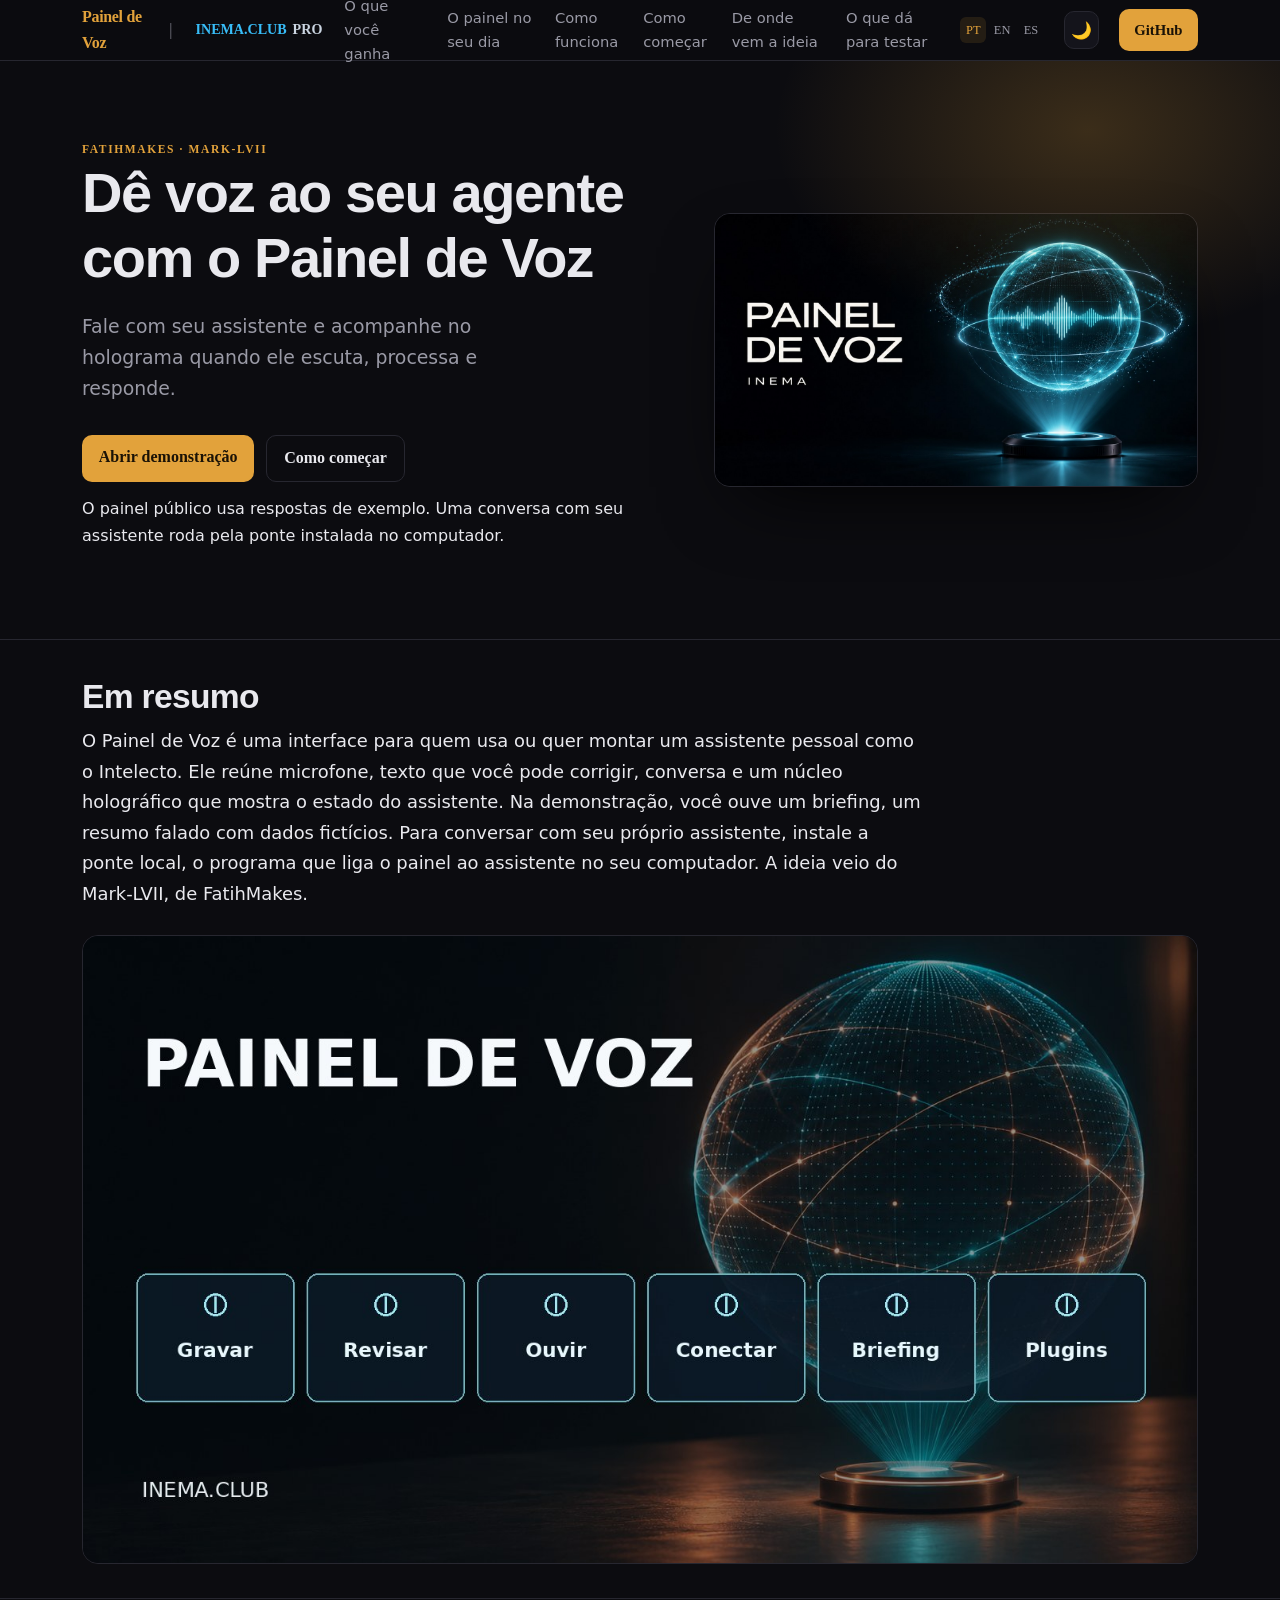
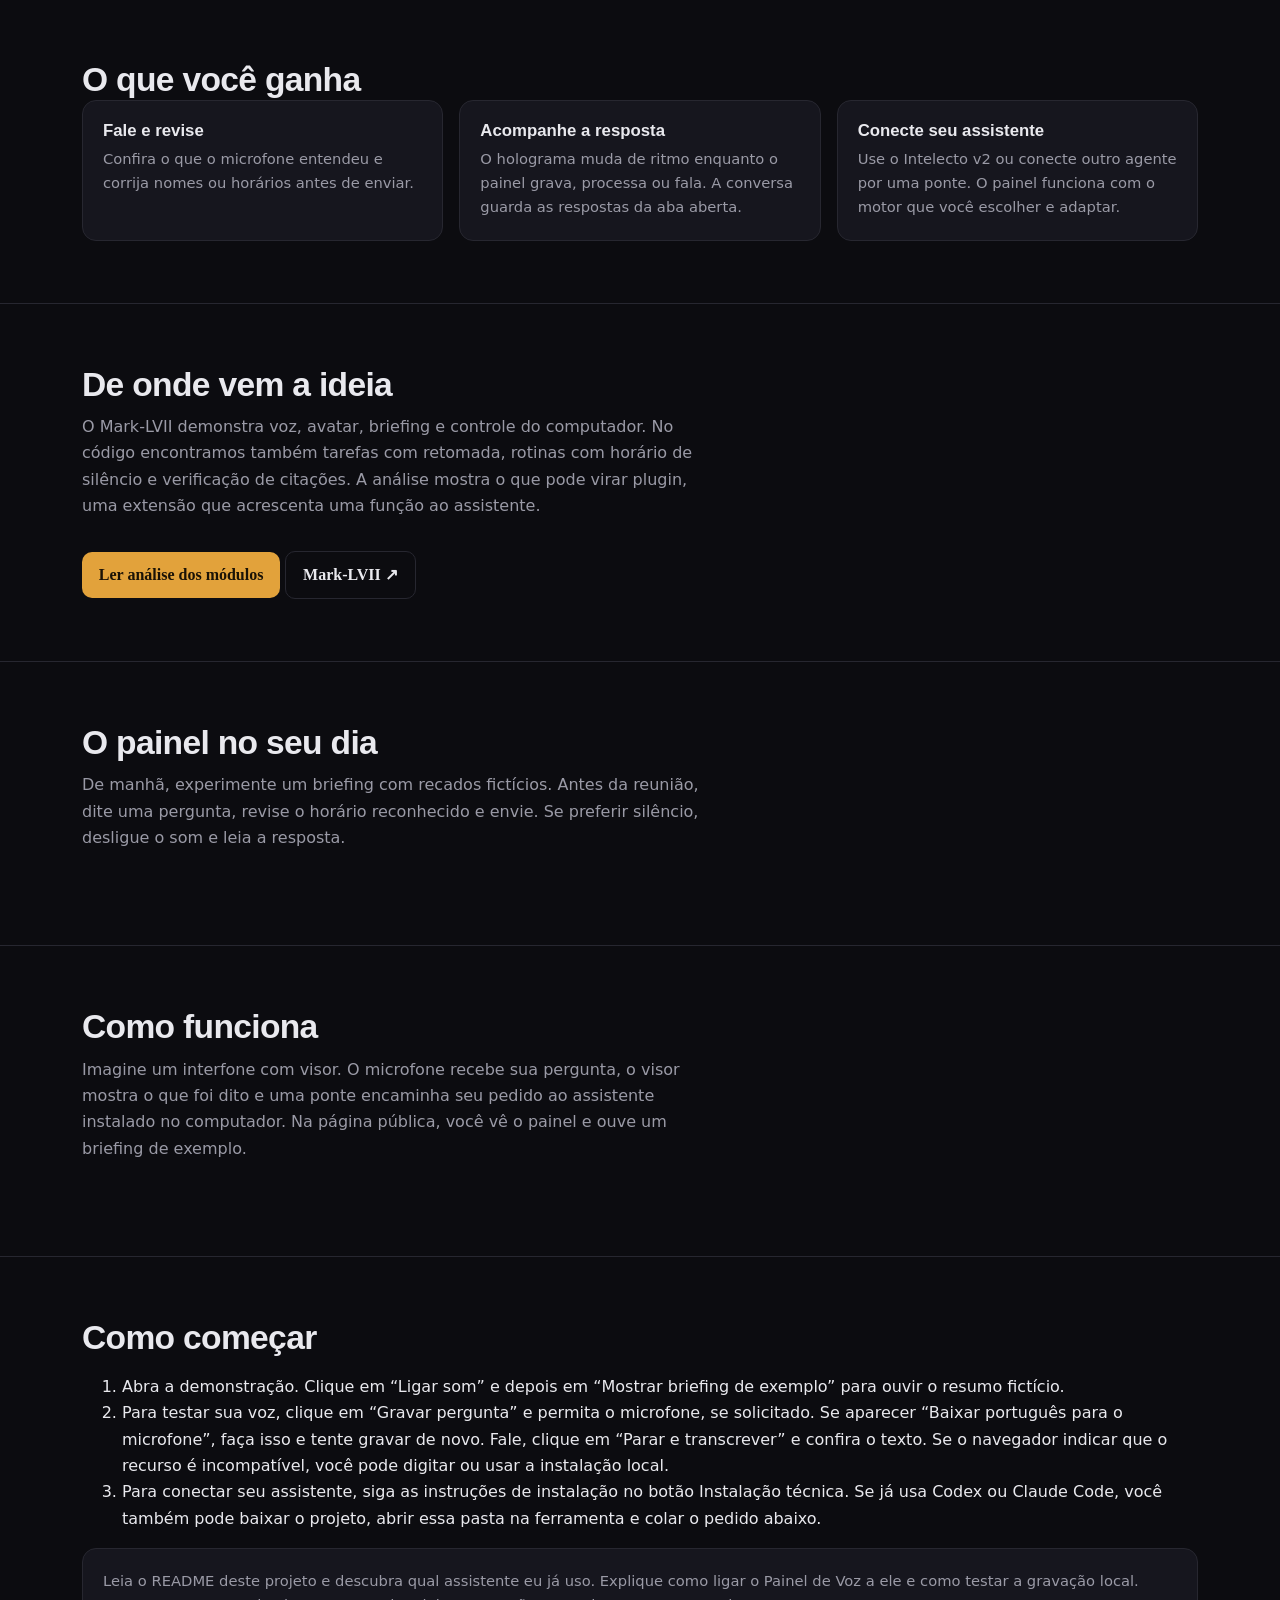
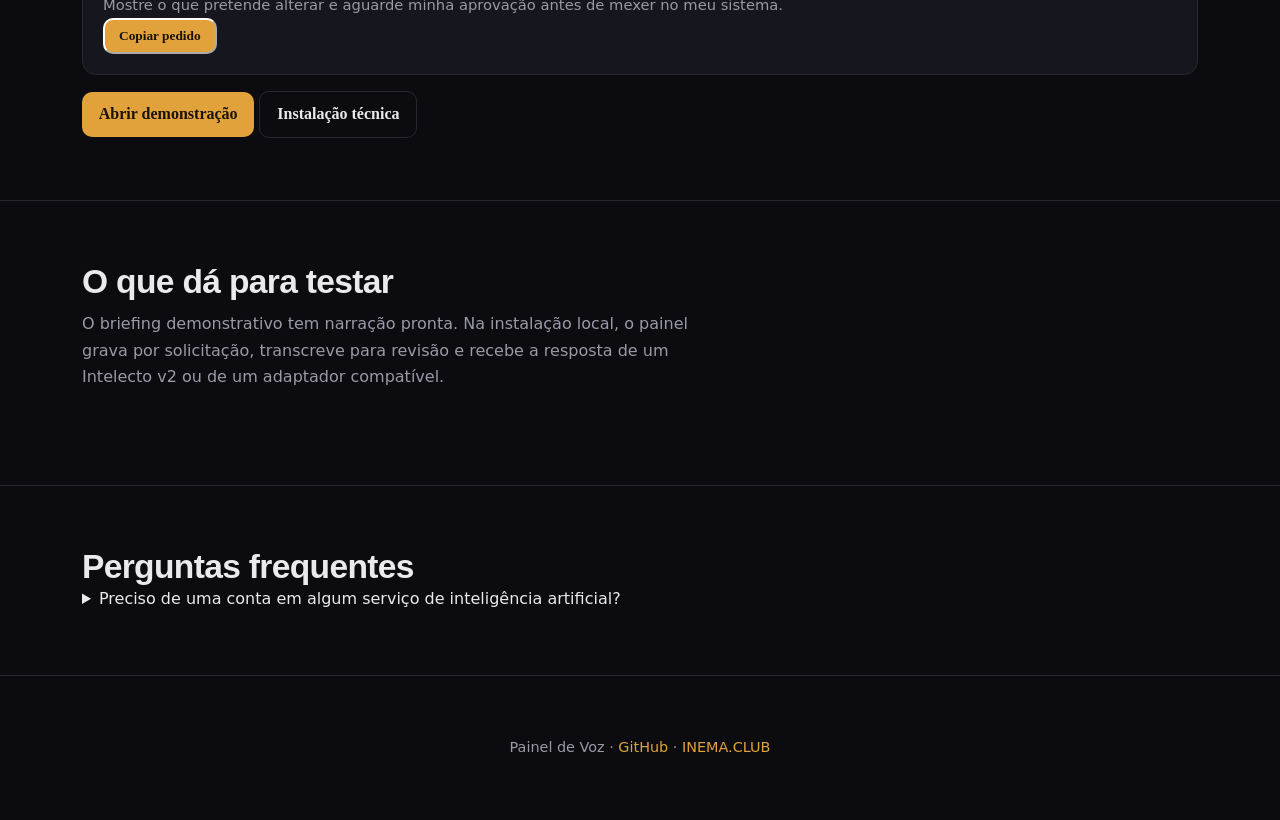
==== guia/index.html @ e0544ef9 "feat: arckhe-painel-de-voz - Arckhé AI" ====
<!doctype html>
<html lang="pt-BR">
<head>
<meta charset="utf-8">
<meta name="viewport" content="width=device-width,initial-scale=1">
<title>Dê voz ao seu agente com o Painel de Voz · INEMA</title>
<meta name="description" content="Fale com seu assistente e acompanhe no holograma quando ele escuta, processa e responde.">
<link rel="canonical" href="https://inematds.github.io/painel-de-voz/guia/">
<link rel="alternate" hreflang="pt-BR" href="https://inematds.github.io/painel-de-voz/guia/">
<link rel="alternate" hreflang="en" href="https://inematds.github.io/painel-de-voz/guia/en/">
<link rel="alternate" hreflang="es" href="https://inematds.github.io/painel-de-voz/guia/es/">
<meta property="og:title" content="Dê voz ao seu agente com o Painel de Voz">
<meta property="og:description" content="Fale com seu assistente e acompanhe no holograma quando ele escuta, processa e responde.">
<meta property="og:image" content="https://inematds.github.io/painel-de-voz/guia/assets/banner.jpg">
<style>
  :root{
    --bg:#0c0c10; --bg2:#14141b; --card:#16161e; --line:#272730;
    --txt:#e9e9ee; --mut:#9a9aa6; --amb:#E2A23B; --amb2:#f0c070; --sky:#38bdf8; --pro:#cbd5e1;
    color-scheme:dark;
  }
  body.light{
    --bg:#f6f7f9; --bg2:#eceef2; --card:#ffffff; --line:#e1e3ea;
    --txt:#1a1a22; --mut:#5b5b68; --amb:#b9791d; --amb2:#a16207; --sky:#0369a1; --pro:#b45309;
    color-scheme:light;
  }
  body.light .hero .glow{opacity:.5}
  body.light pre{background:#0e0e14;color:#d6d6e0}
  body.light pre .c{color:#8a8a98}
  *{box-sizing:border-box}
  html{scroll-behavior:smooth}
  body{margin:0;background:var(--bg);color:var(--txt);font:16px/1.65 Inter,system-ui,sans-serif;-webkit-font-smoothing:antialiased}
  h1,h2,h3{font-family:Sora,sans-serif;line-height:1.15;margin:0}
  a{color:var(--amb);text-decoration:none}
  code,pre{font-family:"JetBrains Mono",monospace}
  .wrap{max-width:1160px;margin:0 auto;padding:0 22px}
  .mut{color:var(--mut)} .amb{color:var(--amb)}
  .chip{display:inline-block;font-size:.72rem;letter-spacing:.14em;text-transform:uppercase;color:var(--amb);font-weight:600;font-family:Sora}
  nav{position:sticky;top:0;z-index:30;backdrop-filter:blur(12px);background:rgba(12,12,16,.78);border-bottom:1px solid var(--line)}
  nav .wrap{display:flex;align-items:center;gap:22px;height:60px}
  nav .brand{display:flex;align-items:center;gap:8px;font-family:Sora;font-weight:800;letter-spacing:-.02em;color:var(--amb)}
  nav .brand .emoji{font-size:1.25rem}
  nav .sep{color:var(--mut);opacity:.45}
  nav .inema{color:var(--sky);font-weight:600;font-size:.88rem;font-family:Sora}
  nav .inema:hover{filter:brightness(1.15)}
  nav .pro{color:var(--pro);font-weight:600;font-size:.88rem;font-family:Sora}
  nav .pro:hover{filter:brightness(1.15)}
  nav .clubpro{display:inline-flex;align-items:center;gap:6px}
  nav .links{margin-left:auto;display:flex;align-items:center;gap:20px;font-size:.92rem}
  nav .links a.sec{color:var(--mut)} nav .links a.sec:hover{color:var(--txt)}
  .lang{display:inline-flex;gap:2px;font-family:Sora;font-size:.78rem}
  .lang a{color:var(--mut);padding:.2em .45em;border-radius:6px} .lang a.on{color:var(--amb);background:rgba(226,162,59,.12)}
  .tgl{background:var(--bg2);border:1px solid var(--line);color:var(--txt);width:38px;height:38px;border-radius:10px;cursor:pointer;display:inline-flex;align-items:center;justify-content:center;font-size:1.05rem}
  .tgl:hover{border-color:var(--amb)}
  .btn{display:inline-block;background:var(--amb);color:#1a1206;font-weight:600;padding:.6em 1.05em;border-radius:10px;font-family:Sora}
  .btn.ghost{background:transparent;color:var(--txt);border:1px solid var(--line)}
  @media(max-width:760px){nav .links a.sec{display:none}}
  @media(max-width:520px){nav .wrap{gap:8px;padding:8px 14px;height:auto;flex-wrap:wrap} nav .links{gap:8px;margin-left:0;width:100%;justify-content:space-between} nav .btn{padding:.45em .7em;font-size:.82rem} .tgl{width:34px;height:34px}}
  .hero{position:relative;overflow:hidden;border-bottom:1px solid var(--line)}
  .hero .glow{position:absolute;inset:-40% -20% auto auto;width:70%;height:600px;background:radial-gradient(closest-side,rgba(226,162,59,.22),transparent 70%);pointer-events:none}
  .hero .wrap{display:grid;grid-template-columns:1.1fr .9fr;gap:40px;align-items:center;padding:74px 22px}
  .hero h1{font-size:clamp(2.2rem,5vw,3.5rem);font-weight:800;letter-spacing:-.025em}
  .hero p.lead{font-size:1.18rem;color:var(--mut);margin:1.1em 0 1.6em;max-width:34ch}
  .hero .cta{display:flex;gap:12px;flex-wrap:wrap}
  .hero figure{margin:0;border-radius:16px;overflow:hidden;border:1px solid var(--line);box-shadow:0 30px 80px -30px #000}
  .hero figure img{width:100%;height:auto;display:block}
  .resumo{padding:38px 0 34px;border-bottom:1px solid var(--line)}
  .resumo p{font-size:1.12rem;line-height:1.7;max-width:74ch;margin:.55em 0 0}
  @media(max-width:780px){.hero .wrap{grid-template-columns:1fr;padding:48px 22px}}
  section{padding:62px 0;border-bottom:1px solid var(--line)}
  section h2{font-size:clamp(1.5rem,3.4vw,2.1rem);font-weight:800;letter-spacing:-.02em}
  section .sub{color:var(--mut);margin:.6em 0 2em;max-width:62ch}
  .grid{display:grid;gap:16px}
  .g3{grid-template-columns:repeat(3,1fr)} .g4{grid-template-columns:repeat(4,1fr)} .g2{grid-template-columns:repeat(2,1fr)}
  @media(max-width:820px){.g3,.g4{grid-template-columns:1fr 1fr}}
  @media(max-width:540px){.g2,.g3,.g4{grid-template-columns:1fr}}
  .card{background:var(--card);border:1px solid var(--line);border-radius:14px;padding:20px}
  .card h3{font-size:1.05rem;margin-bottom:.4em}
  .card p{color:var(--mut);font-size:.92rem;margin:0}
  .num{display:inline-flex;width:30px;height:30px;align-items:center;justify-content:center;border-radius:8px;background:rgba(226,162,59,.14);color:var(--amb);font-family:Sora;font-weight:800;font-size:.9rem;margin-bottom:.7em}
  .flow{display:flex;flex-wrap:wrap;gap:8px;align-items:center;margin-top:10px}
  .flow span{background:var(--bg2);border:1px solid var(--line);border-radius:999px;padding:.45em .9em;font-size:.85rem;font-family:Sora;font-weight:600}
  .flow .arr{color:var(--amb);border:none;background:none;padding:0 .1em}
  pre{background:#0a0a0e;border:1px solid var(--line);border-radius:12px;padding:16px 18px;overflow:auto;font-size:.86rem;line-height:1.6;color:#d6d6e0}
  pre .c{color:#6f6f7c} pre .k{color:var(--amb2)} pre .s{color:#9ece6a}
  .step{display:grid;grid-template-columns:46px minmax(0,1fr);gap:16px;margin-bottom:26px}
  .step>div,.card{min-width:0}
  p code,li code,td code{overflow-wrap:anywhere}
  .step .b{width:46px;height:46px;border-radius:12px;background:var(--amb);color:#1a1206;font-family:Sora;font-weight:800;font-size:1.25rem;display:flex;align-items:center;justify-content:center}
  .step h3{font-size:1.12rem;margin-bottom:.3em}
  .step p{color:var(--mut);margin:.2em 0 .7em}
  .ex{display:grid;grid-template-columns:1fr 1fr;gap:18px}
  @media(max-width:680px){.ex{grid-template-columns:1fr}}
  .ex figure{margin:0;border-radius:14px;overflow:hidden;border:1px solid var(--line)}
  .ex figure img{width:100%;height:auto;display:block}
  .ex figcaption{padding:12px 14px;font-size:.88rem;color:var(--mut);background:var(--card)}
  .phase{display:flex;gap:14px;padding:16px 0;border-bottom:1px solid var(--line)}
  .phase:last-child{border:none}
  .phase .tag{flex:0 0 92px;font-family:Sora;font-weight:800;color:var(--amb)}
  .phase .d strong{display:block;margin-bottom:.2em}
  .phase .d span{color:var(--mut);font-size:.92rem}
  footer{padding:46px 0;text-align:center;color:var(--mut);font-size:.9rem}
  .pill{display:inline-block;border:1px solid var(--line);border-radius:999px;padding:.3em .8em;font-size:.78rem;color:var(--mut);margin:0 4px}
</style>
</head>
<body>
<nav><div class="wrap">
<a class="brand" href="#top">Painel de Voz</a>
<span class="sep">|</span>
<span class="clubpro"><a class="inema" href="https://inema.club">INEMA.CLUB</a> <a class="pro" href="https://inema.pro">PRO</a></span>
<div class="links"><a class="sec" href="#explicado">O que você ganha</a><a class="sec" href="#dia">O painel no seu dia</a><a class="sec" href="#como">Como funciona</a><a class="sec" href="#comecar">Como começar</a><a class="sec" href="#base">De onde vem a ideia</a><a class="sec" href="#prova">O que dá para testar</a><span class="lang"><a class=on aria-current=page href="./">PT</a><a href="en/">EN</a><a href="es/">ES</a></span>
<button class="tgl" id="themeToggle" aria-label="Alternar tema" title="Alternar tema">🌙</button>
<a class="btn" href="https://github.com/inematds/painel-de-voz">GitHub</a></div>
</div></nav>
<header class="hero" id="top"><div class="glow"></div><div class="wrap">
<div><a class="chip" href="https://github.com/FatihMakes/Mark-LVII">FatihMakes · Mark-LVII</a><h1>Dê voz ao seu agente com o Painel de Voz</h1>
<p class="lead">Fale com seu assistente e acompanhe no holograma quando ele escuta, processa e responde.</p>
<div class="cta"><a class="btn" href="../app/">Abrir demonstração</a><a class="btn ghost" href="#comecar">Como começar</a></div><p class="sub" style="margin-top:14px">O painel público usa respostas de exemplo. Uma conversa com seu assistente roda pela ponte instalada no computador.</p></div>
<figure><img src="assets/banner.jpg" alt="Painel de Voz"></figure></div></header>
<main>
<section id="resumo" class="resumo"><div class="wrap"><h2>Em resumo</h2><p>O Painel de Voz é uma interface para quem usa ou quer montar um assistente pessoal como o Intelecto. Ele reúne microfone, texto que você pode corrigir, conversa e um núcleo holográfico que mostra o estado do assistente. Na demonstração, você ouve um briefing, um resumo falado com dados fictícios. Para conversar com seu próprio assistente, instale a ponte local, o programa que liga o painel ao assistente no seu computador. A ideia veio do Mark-LVII, de FatihMakes.</p>
<figure style="margin:26px 0 0;border:1px solid var(--line);border-radius:16px;overflow:hidden"><img src="assets/banner-grade.jpg" alt="Painel de Voz · O que você ganha" loading="lazy" style="width:100%;display:block"></figure>
</div></section>
<section id="explicado"><div class="wrap"><h2>O que você ganha</h2><div class="grid g3"><div class="card"><h3>Fale e revise</h3><p>Confira o que o microfone entendeu e corrija nomes ou horários antes de enviar.</p></div><div class="card"><h3>Acompanhe a resposta</h3><p>O holograma muda de ritmo enquanto o painel grava, processa ou fala. A conversa guarda as respostas da aba aberta.</p></div><div class="card"><h3>Conecte seu assistente</h3><p>Use o Intelecto v2 ou conecte outro agente por uma ponte. O painel funciona com o motor que você escolher e adaptar.</p></div></div></div></section>
<section id="base"><div class="wrap"><h2>De onde vem a ideia</h2><p class="sub">O Mark-LVII demonstra voz, avatar, briefing e controle do computador. No código encontramos também tarefas com retomada, rotinas com horário de silêncio e verificação de citações. A análise mostra o que pode virar plugin, uma extensão que acrescenta uma função ao assistente.</p>
<div class="cta"><a class="btn" href="https://github.com/inematds/painel-de-voz/blob/main/docs/ANALISE-MARK-LVII.md">Ler análise dos módulos</a> <a class="btn ghost" href="https://github.com/FatihMakes/Mark-LVII">Mark-LVII ↗</a></div></div></section>
<section id="dia"><div class="wrap"><h2>O painel no seu dia</h2><p class="sub">De manhã, experimente um briefing com recados fictícios. Antes da reunião, dite uma pergunta, revise o horário reconhecido e envie. Se preferir silêncio, desligue o som e leia a resposta.</p></div></section>
<!-- VIDEO: entra o explicavideo do projeto quando publicado -->
<section id="como"><div class="wrap"><h2>Como funciona</h2><p class="sub">Imagine um interfone com visor. O microfone recebe sua pergunta, o visor mostra o que foi dito e uma ponte encaminha seu pedido ao assistente instalado no computador. Na página pública, você vê o painel e ouve um briefing de exemplo.</p></div></section>
<section id="comecar"><div class="wrap"><h2>Como começar</h2>
<ol><li>Abra a demonstração. Clique em “Ligar som” e depois em “Mostrar briefing de exemplo” para ouvir o resumo fictício.</li><li>Para testar sua voz, clique em “Gravar pergunta” e permita o microfone, se solicitado. Se aparecer “Baixar português para o microfone”, faça isso e tente gravar de novo. Fale, clique em “Parar e transcrever” e confira o texto. Se o navegador indicar que o recurso é incompatível, você pode digitar ou usar a instalação local.</li><li>Para conectar seu assistente, siga as instruções de instalação no botão Instalação técnica. Se já usa Codex ou Claude Code, você também pode baixar o projeto, abrir essa pasta na ferramenta e colar o pedido abaixo.</li></ol>
<div class="card"><p id="prompt">Leia o README deste projeto e descubra qual assistente eu já uso. Explique como ligar o Painel de Voz a ele e como testar a gravação local. Mostre o que pretende alterar e aguarde minha aprovação antes de mexer no meu sistema.</p><button class="btn" id="copy" data-done="Pedido copiado">Copiar pedido</button></div>
<div class="cta" style="margin-top:16px"><a class="btn" href="../app/">Abrir demonstração</a> <a class="btn ghost" href="https://github.com/inematds/painel-de-voz/blob/main/README.md">Instalação técnica</a></div>
</div></section>
<section id="prova"><div class="wrap"><h2>O que dá para testar</h2><p class="sub">O briefing demonstrativo tem narração pronta. Na instalação local, o painel grava por solicitação, transcreve para revisão e recebe a resposta de um Intelecto v2 ou de um adaptador compatível.</p></div></section>
<section id="faq"><div class="wrap"><h2>Perguntas frequentes</h2><details><summary>Preciso de uma conta em algum serviço de inteligência artificial?</summary><p>A demonstração funciona sem conta. Para conversar com seu agente, instale a ponte e escolha qual programa vai gerar as respostas no seu computador.</p></details></div></section>
</main>
<footer><div class="wrap"><p>Painel de Voz · <a href="https://github.com/inematds/painel-de-voz">GitHub</a> · <a href="https://inema.club">INEMA.CLUB</a></p></div></footer>
<script>
const themeButton = document.querySelector('#themeToggle');
function updateTheme(light) {
  document.body.classList.toggle('light',light);
  themeButton.textContent = light ? '☀️' : '🌙';
  themeButton.setAttribute('aria-pressed',String(light));
}
updateTheme(localStorage.getItem('painel-de-voz-theme') === 'light');
themeButton.addEventListener('click', () => {
  const light = !document.body.classList.contains('light');
  updateTheme(light);
  localStorage.setItem('painel-de-voz-theme', light ? 'light' : 'dark');
});
const copyButton = document.querySelector('#copy');
copyButton.addEventListener('click', async () => {
  const prompt = document.querySelector('#prompt');
  try {
    await navigator.clipboard.writeText(prompt.textContent);
    copyButton.textContent = copyButton.dataset.done;
  } catch {
    const range = document.createRange();
    range.selectNodeContents(prompt);
    getSelection().removeAllRanges();
    getSelection().addRange(range);
  }
});
</script>
</body></html>
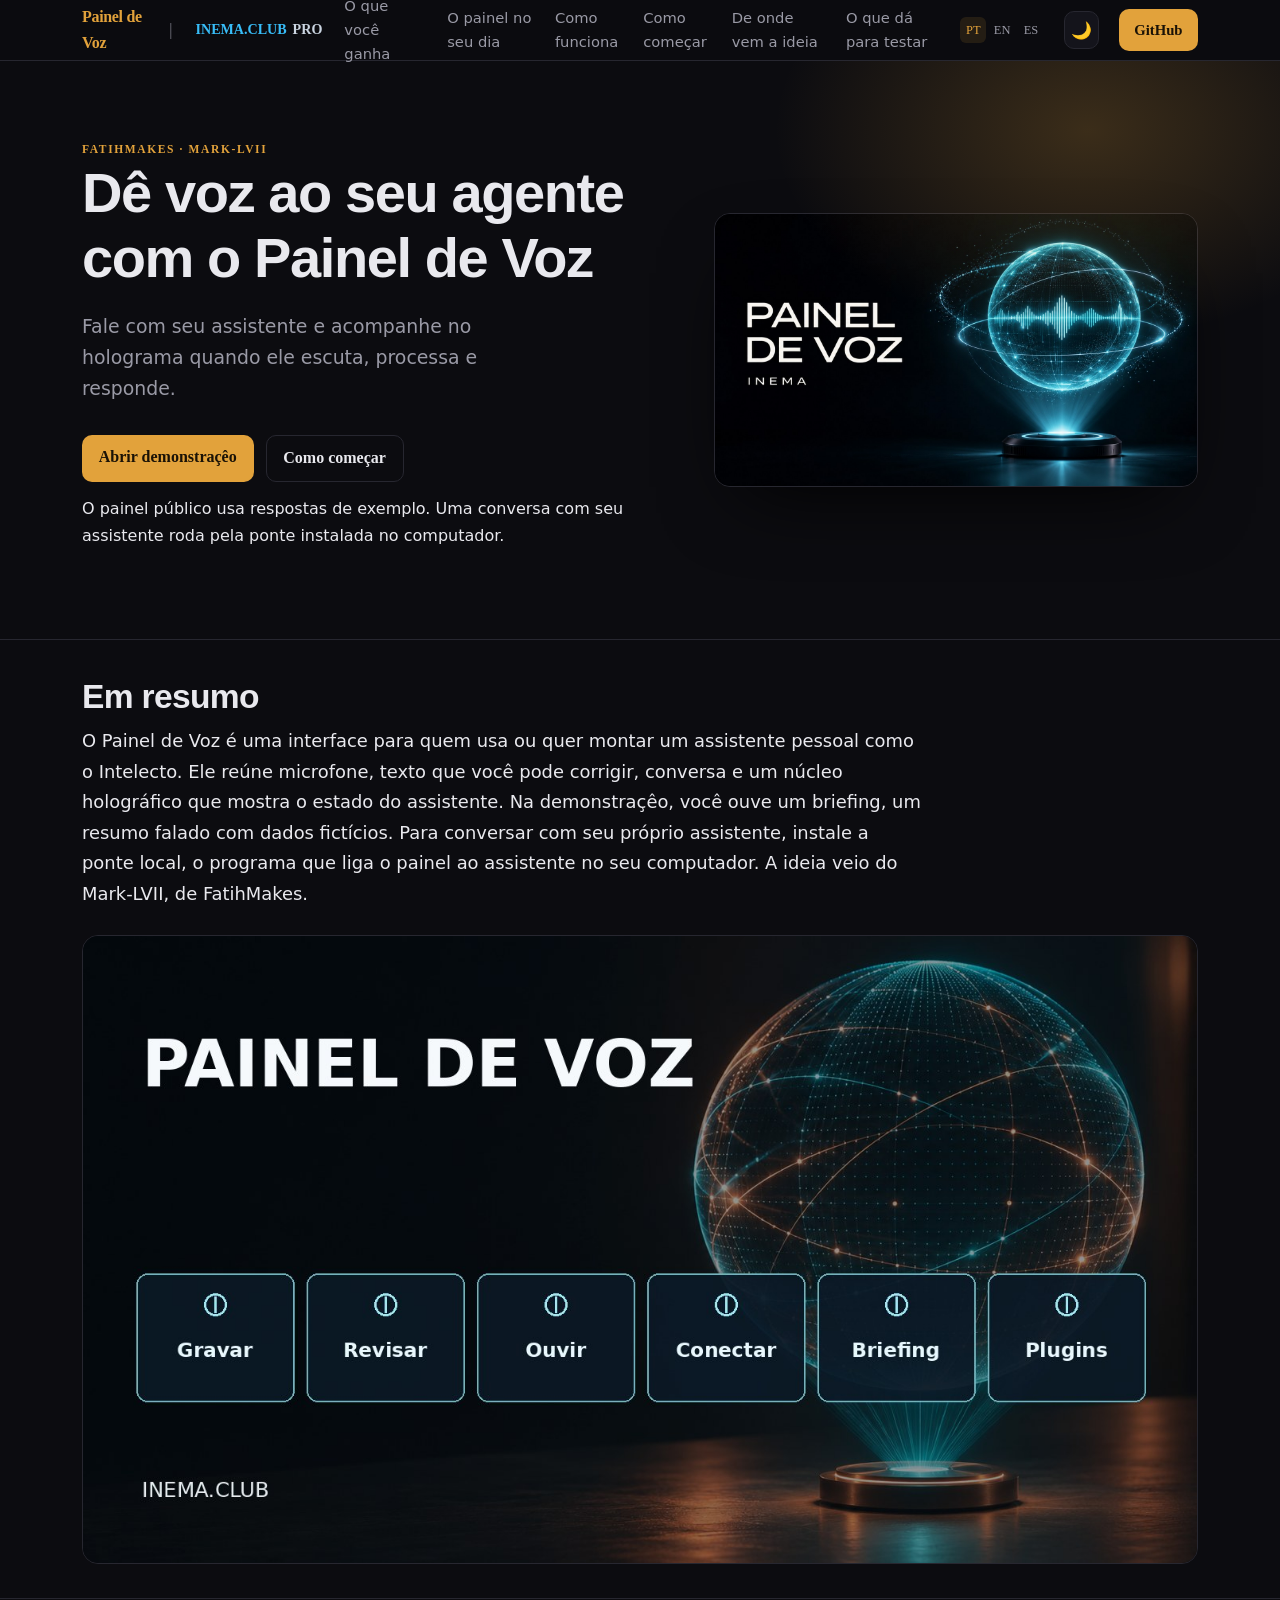
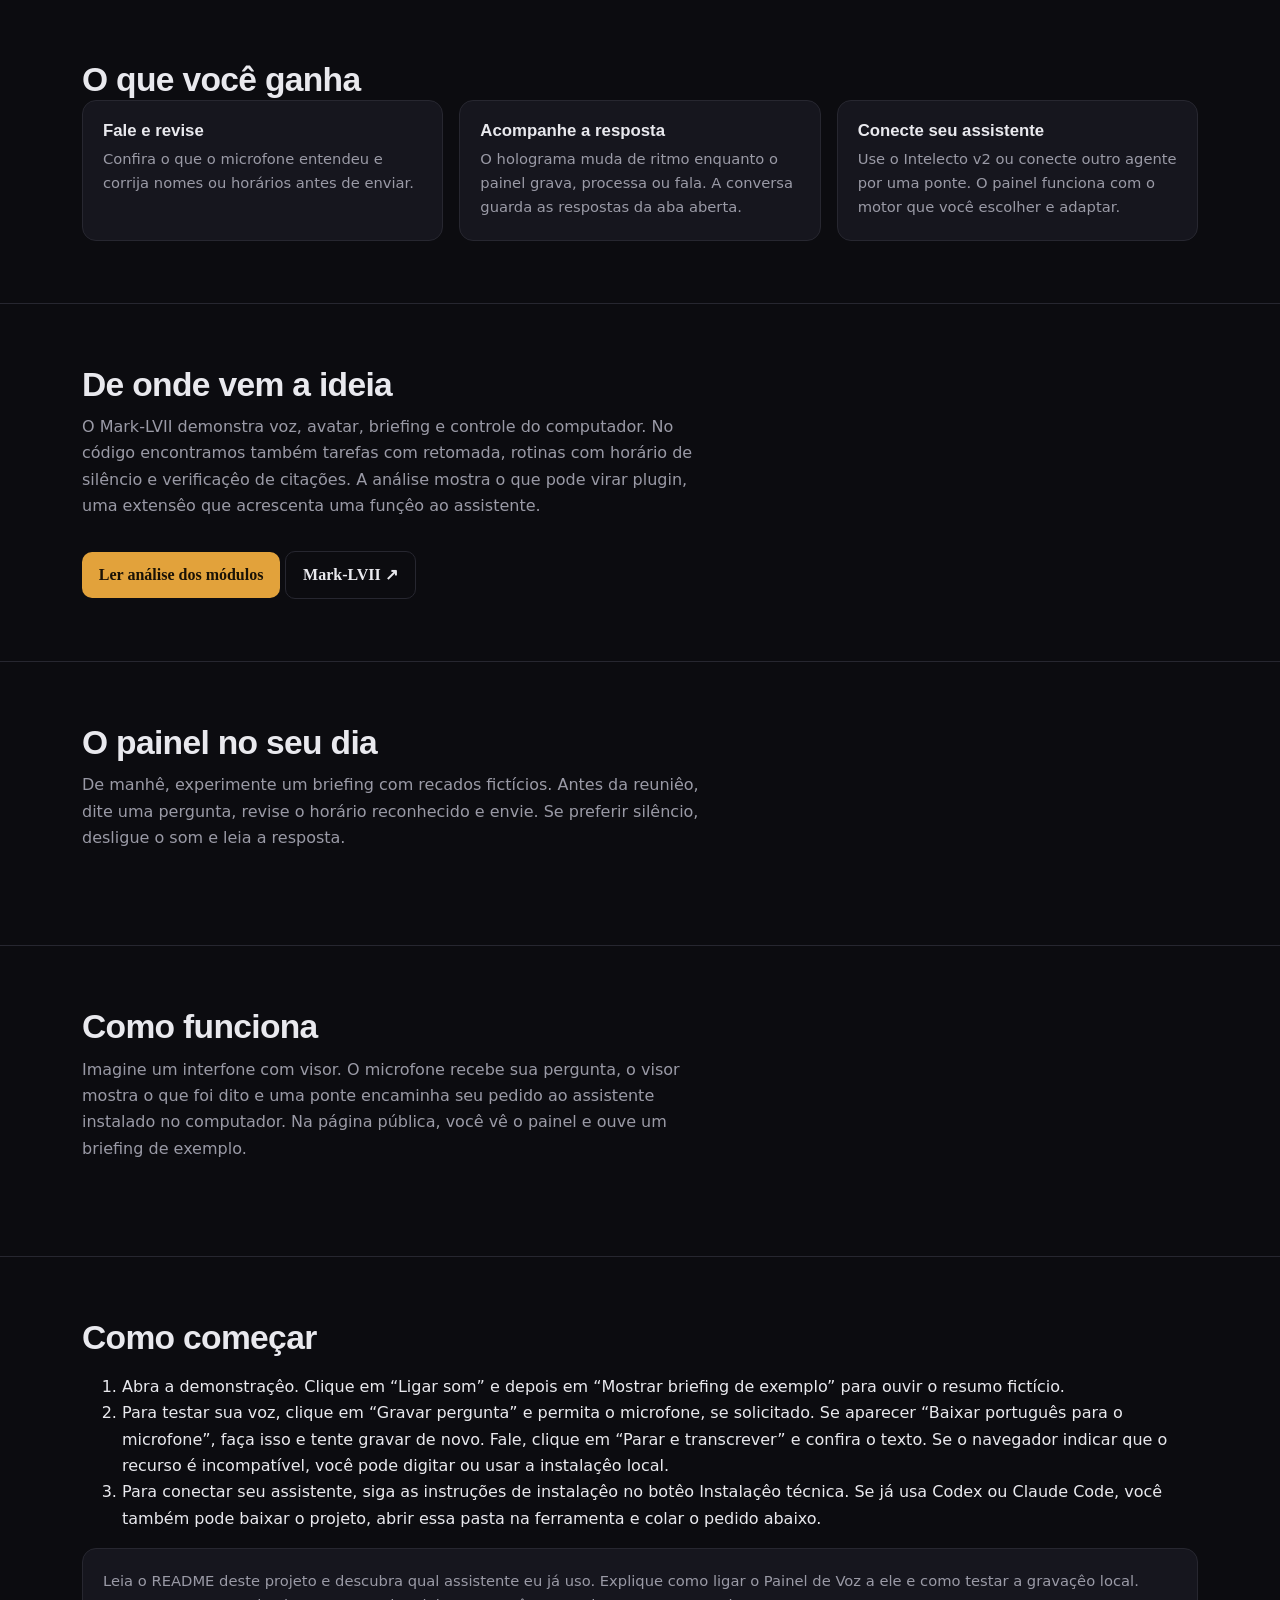
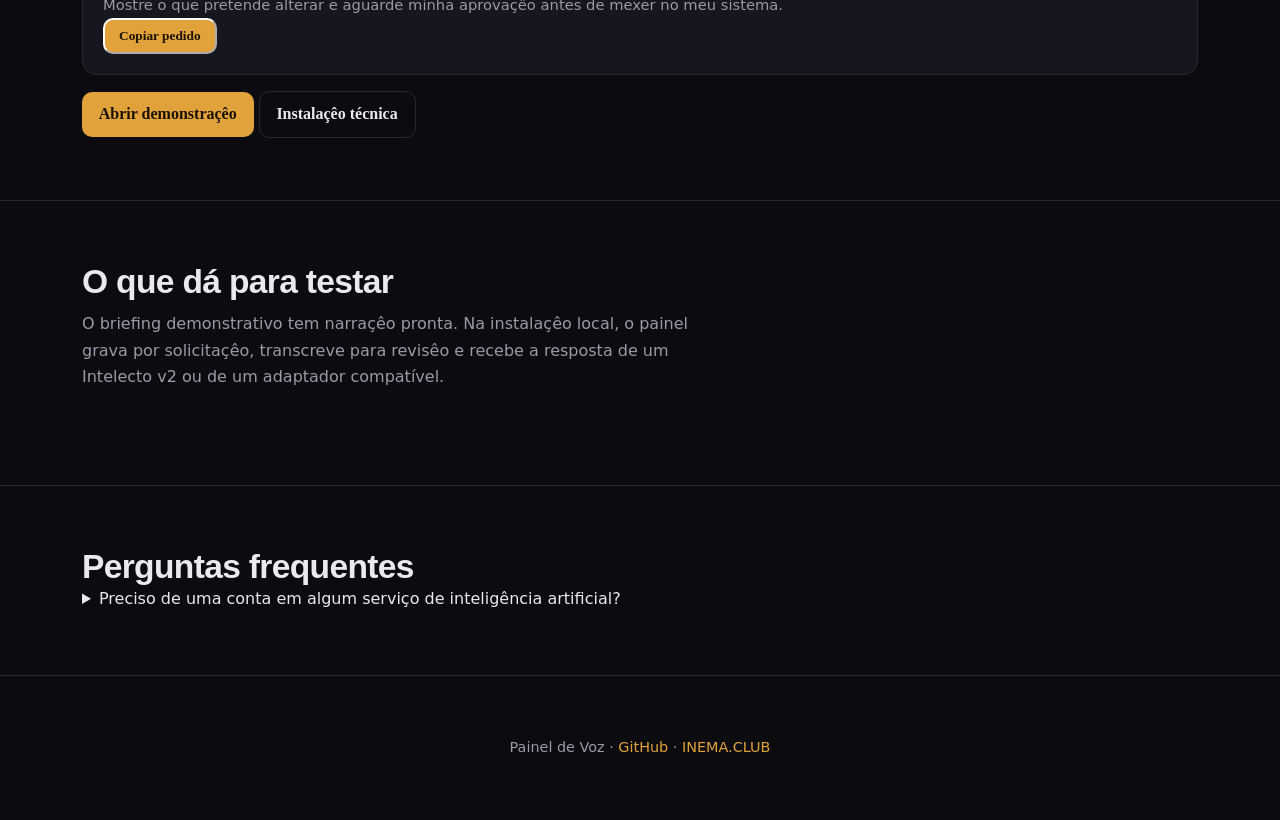
==== commit d2ed83c4: "fix: corrigir encoding UTF-8 + branding ARCKHÉ" ====
--- a/guia/index.html
+++ b/guia/index.html
@@ -114,25 +114,25 @@
 <header class="hero" id="top"><div class="glow"></div><div class="wrap">
 <div><a class="chip" href="https://github.com/FatihMakes/Mark-LVII">FatihMakes · Mark-LVII</a><h1>Dê voz ao seu agente com o Painel de Voz</h1>
 <p class="lead">Fale com seu assistente e acompanhe no holograma quando ele escuta, processa e responde.</p>
-<div class="cta"><a class="btn" href="../app/">Abrir demonstração</a><a class="btn ghost" href="#comecar">Como começar</a></div><p class="sub" style="margin-top:14px">O painel público usa respostas de exemplo. Uma conversa com seu assistente roda pela ponte instalada no computador.</p></div>
+<div class="cta"><a class="btn" href="../app/">Abrir demonstraçêo</a><a class="btn ghost" href="#comecar">Como começar</a></div><p class="sub" style="margin-top:14px">O painel público usa respostas de exemplo. Uma conversa com seu assistente roda pela ponte instalada no computador.</p></div>
 <figure><img src="assets/banner.jpg" alt="Painel de Voz"></figure></div></header>
 <main>
-<section id="resumo" class="resumo"><div class="wrap"><h2>Em resumo</h2><p>O Painel de Voz é uma interface para quem usa ou quer montar um assistente pessoal como o Intelecto. Ele reúne microfone, texto que você pode corrigir, conversa e um núcleo holográfico que mostra o estado do assistente. Na demonstração, você ouve um briefing, um resumo falado com dados fictícios. Para conversar com seu próprio assistente, instale a ponte local, o programa que liga o painel ao assistente no seu computador. A ideia veio do Mark-LVII, de FatihMakes.</p>
+<section id="resumo" class="resumo"><div class="wrap"><h2>Em resumo</h2><p>O Painel de Voz é uma interface para quem usa ou quer montar um assistente pessoal como o Intelecto. Ele reúne microfone, texto que você pode corrigir, conversa e um núcleo holográfico que mostra o estado do assistente. Na demonstraçêo, você ouve um briefing, um resumo falado com dados fictícios. Para conversar com seu próprio assistente, instale a ponte local, o programa que liga o painel ao assistente no seu computador. A ideia veio do Mark-LVII, de FatihMakes.</p>
 <figure style="margin:26px 0 0;border:1px solid var(--line);border-radius:16px;overflow:hidden"><img src="assets/banner-grade.jpg" alt="Painel de Voz · O que você ganha" loading="lazy" style="width:100%;display:block"></figure>
 </div></section>
 <section id="explicado"><div class="wrap"><h2>O que você ganha</h2><div class="grid g3"><div class="card"><h3>Fale e revise</h3><p>Confira o que o microfone entendeu e corrija nomes ou horários antes de enviar.</p></div><div class="card"><h3>Acompanhe a resposta</h3><p>O holograma muda de ritmo enquanto o painel grava, processa ou fala. A conversa guarda as respostas da aba aberta.</p></div><div class="card"><h3>Conecte seu assistente</h3><p>Use o Intelecto v2 ou conecte outro agente por uma ponte. O painel funciona com o motor que você escolher e adaptar.</p></div></div></div></section>
-<section id="base"><div class="wrap"><h2>De onde vem a ideia</h2><p class="sub">O Mark-LVII demonstra voz, avatar, briefing e controle do computador. No código encontramos também tarefas com retomada, rotinas com horário de silêncio e verificação de citações. A análise mostra o que pode virar plugin, uma extensão que acrescenta uma função ao assistente.</p>
+<section id="base"><div class="wrap"><h2>De onde vem a ideia</h2><p class="sub">O Mark-LVII demonstra voz, avatar, briefing e controle do computador. No código encontramos também tarefas com retomada, rotinas com horário de silêncio e verificaçêo de citações. A análise mostra o que pode virar plugin, uma extensêo que acrescenta uma funçêo ao assistente.</p>
 <div class="cta"><a class="btn" href="https://github.com/inematds/painel-de-voz/blob/main/docs/ANALISE-MARK-LVII.md">Ler análise dos módulos</a> <a class="btn ghost" href="https://github.com/FatihMakes/Mark-LVII">Mark-LVII ↗</a></div></div></section>
-<section id="dia"><div class="wrap"><h2>O painel no seu dia</h2><p class="sub">De manhã, experimente um briefing com recados fictícios. Antes da reunião, dite uma pergunta, revise o horário reconhecido e envie. Se preferir silêncio, desligue o som e leia a resposta.</p></div></section>
+<section id="dia"><div class="wrap"><h2>O painel no seu dia</h2><p class="sub">De manhê, experimente um briefing com recados fictícios. Antes da reuniêo, dite uma pergunta, revise o horário reconhecido e envie. Se preferir silêncio, desligue o som e leia a resposta.</p></div></section>
 <!-- VIDEO: entra o explicavideo do projeto quando publicado -->
 <section id="como"><div class="wrap"><h2>Como funciona</h2><p class="sub">Imagine um interfone com visor. O microfone recebe sua pergunta, o visor mostra o que foi dito e uma ponte encaminha seu pedido ao assistente instalado no computador. Na página pública, você vê o painel e ouve um briefing de exemplo.</p></div></section>
 <section id="comecar"><div class="wrap"><h2>Como começar</h2>
-<ol><li>Abra a demonstração. Clique em “Ligar som” e depois em “Mostrar briefing de exemplo” para ouvir o resumo fictício.</li><li>Para testar sua voz, clique em “Gravar pergunta” e permita o microfone, se solicitado. Se aparecer “Baixar português para o microfone”, faça isso e tente gravar de novo. Fale, clique em “Parar e transcrever” e confira o texto. Se o navegador indicar que o recurso é incompatível, você pode digitar ou usar a instalação local.</li><li>Para conectar seu assistente, siga as instruções de instalação no botão Instalação técnica. Se já usa Codex ou Claude Code, você também pode baixar o projeto, abrir essa pasta na ferramenta e colar o pedido abaixo.</li></ol>
-<div class="card"><p id="prompt">Leia o README deste projeto e descubra qual assistente eu já uso. Explique como ligar o Painel de Voz a ele e como testar a gravação local. Mostre o que pretende alterar e aguarde minha aprovação antes de mexer no meu sistema.</p><button class="btn" id="copy" data-done="Pedido copiado">Copiar pedido</button></div>
-<div class="cta" style="margin-top:16px"><a class="btn" href="../app/">Abrir demonstração</a> <a class="btn ghost" href="https://github.com/inematds/painel-de-voz/blob/main/README.md">Instalação técnica</a></div>
+<ol><li>Abra a demonstraçêo. Clique em “Ligar som” e depois em “Mostrar briefing de exemplo” para ouvir o resumo fictício.</li><li>Para testar sua voz, clique em “Gravar pergunta” e permita o microfone, se solicitado. Se aparecer “Baixar português para o microfone”, faça isso e tente gravar de novo. Fale, clique em “Parar e transcrever” e confira o texto. Se o navegador indicar que o recurso é incompatível, você pode digitar ou usar a instalaçêo local.</li><li>Para conectar seu assistente, siga as instruções de instalaçêo no botêo Instalaçêo técnica. Se já usa Codex ou Claude Code, você também pode baixar o projeto, abrir essa pasta na ferramenta e colar o pedido abaixo.</li></ol>
+<div class="card"><p id="prompt">Leia o README deste projeto e descubra qual assistente eu já uso. Explique como ligar o Painel de Voz a ele e como testar a gravaçêo local. Mostre o que pretende alterar e aguarde minha aprovaçêo antes de mexer no meu sistema.</p><button class="btn" id="copy" data-done="Pedido copiado">Copiar pedido</button></div>
+<div class="cta" style="margin-top:16px"><a class="btn" href="../app/">Abrir demonstraçêo</a> <a class="btn ghost" href="https://github.com/inematds/painel-de-voz/blob/main/README.md">Instalaçêo técnica</a></div>
 </div></section>
-<section id="prova"><div class="wrap"><h2>O que dá para testar</h2><p class="sub">O briefing demonstrativo tem narração pronta. Na instalação local, o painel grava por solicitação, transcreve para revisão e recebe a resposta de um Intelecto v2 ou de um adaptador compatível.</p></div></section>
-<section id="faq"><div class="wrap"><h2>Perguntas frequentes</h2><details><summary>Preciso de uma conta em algum serviço de inteligência artificial?</summary><p>A demonstração funciona sem conta. Para conversar com seu agente, instale a ponte e escolha qual programa vai gerar as respostas no seu computador.</p></details></div></section>
+<section id="prova"><div class="wrap"><h2>O que dá para testar</h2><p class="sub">O briefing demonstrativo tem narraçêo pronta. Na instalaçêo local, o painel grava por solicitaçêo, transcreve para revisêo e recebe a resposta de um Intelecto v2 ou de um adaptador compatível.</p></div></section>
+<section id="faq"><div class="wrap"><h2>Perguntas frequentes</h2><details><summary>Preciso de uma conta em algum serviço de inteligência artificial?</summary><p>A demonstraçêo funciona sem conta. Para conversar com seu agente, instale a ponte e escolha qual programa vai gerar as respostas no seu computador.</p></details></div></section>
 </main>
 <footer><div class="wrap"><p>Painel de Voz · <a href="https://github.com/inematds/painel-de-voz">GitHub</a> · <a href="https://inema.club">INEMA.CLUB</a></p></div></footer>
 <script>
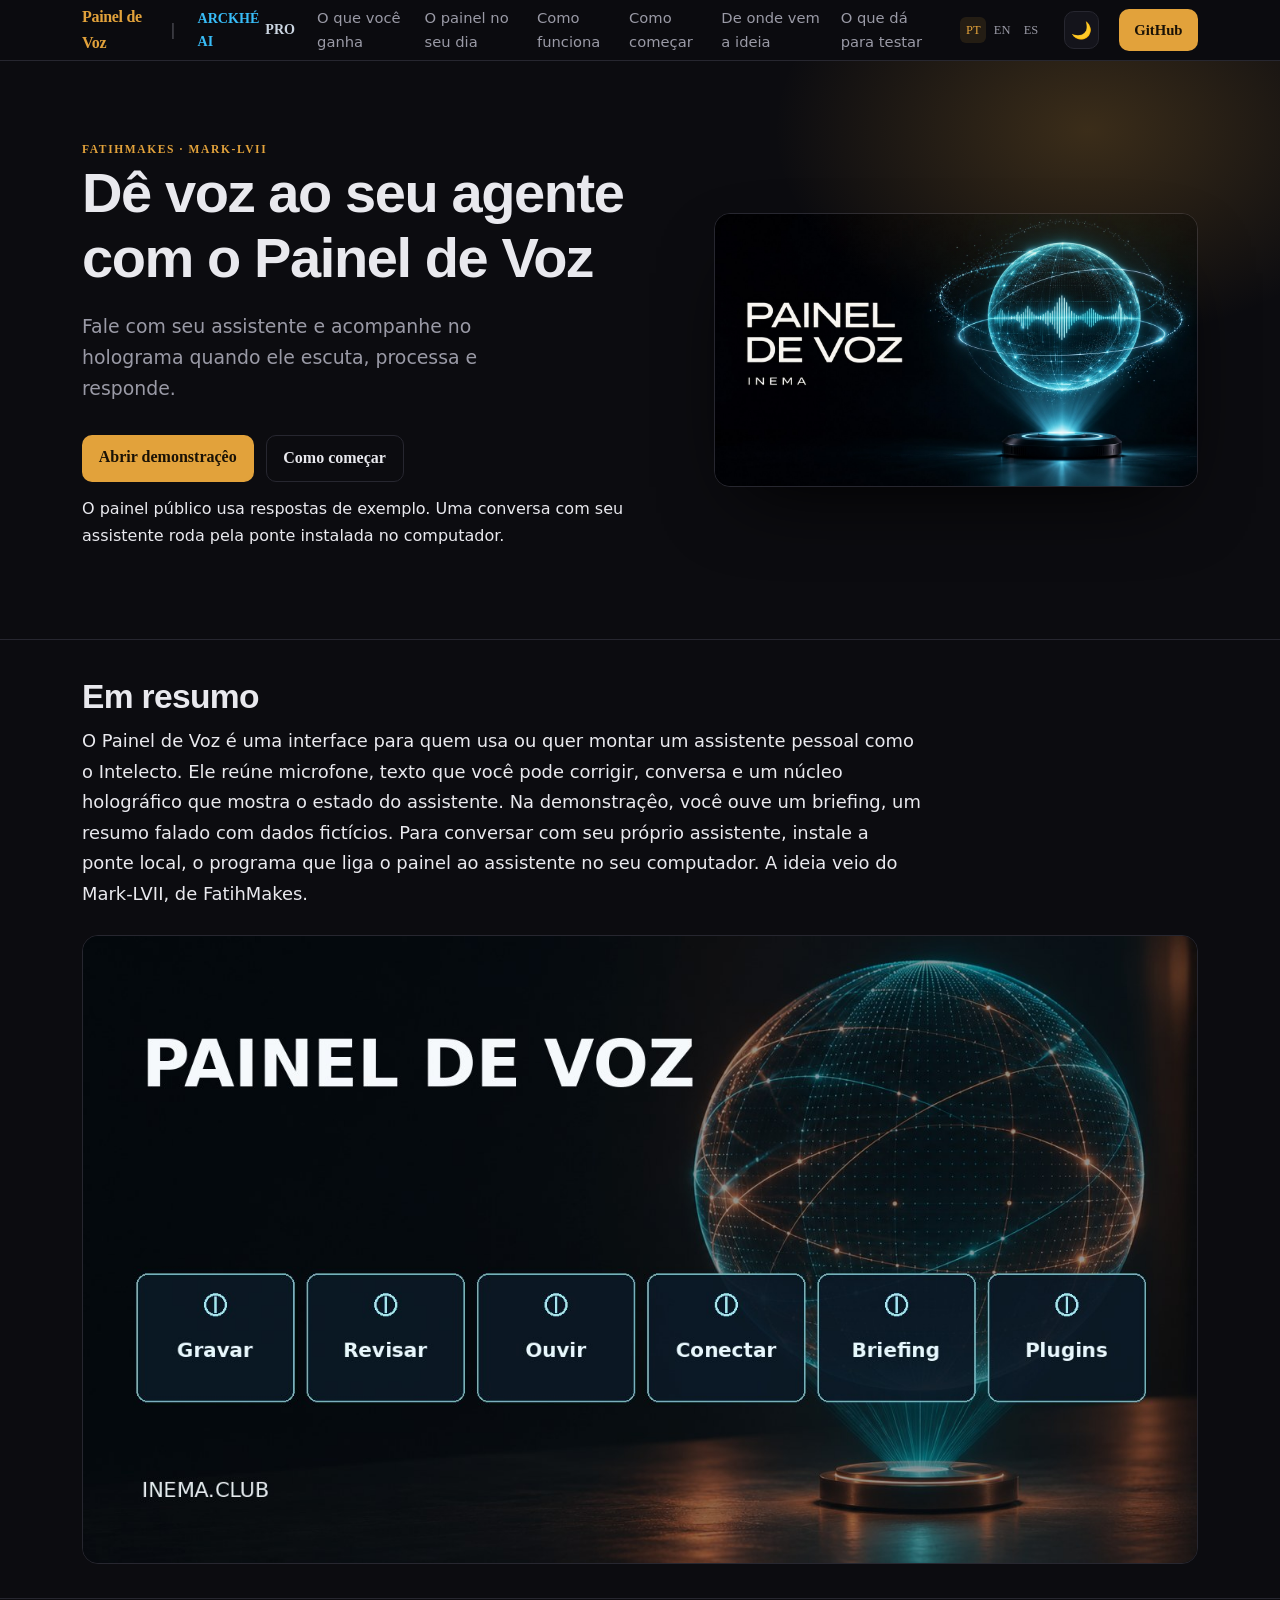
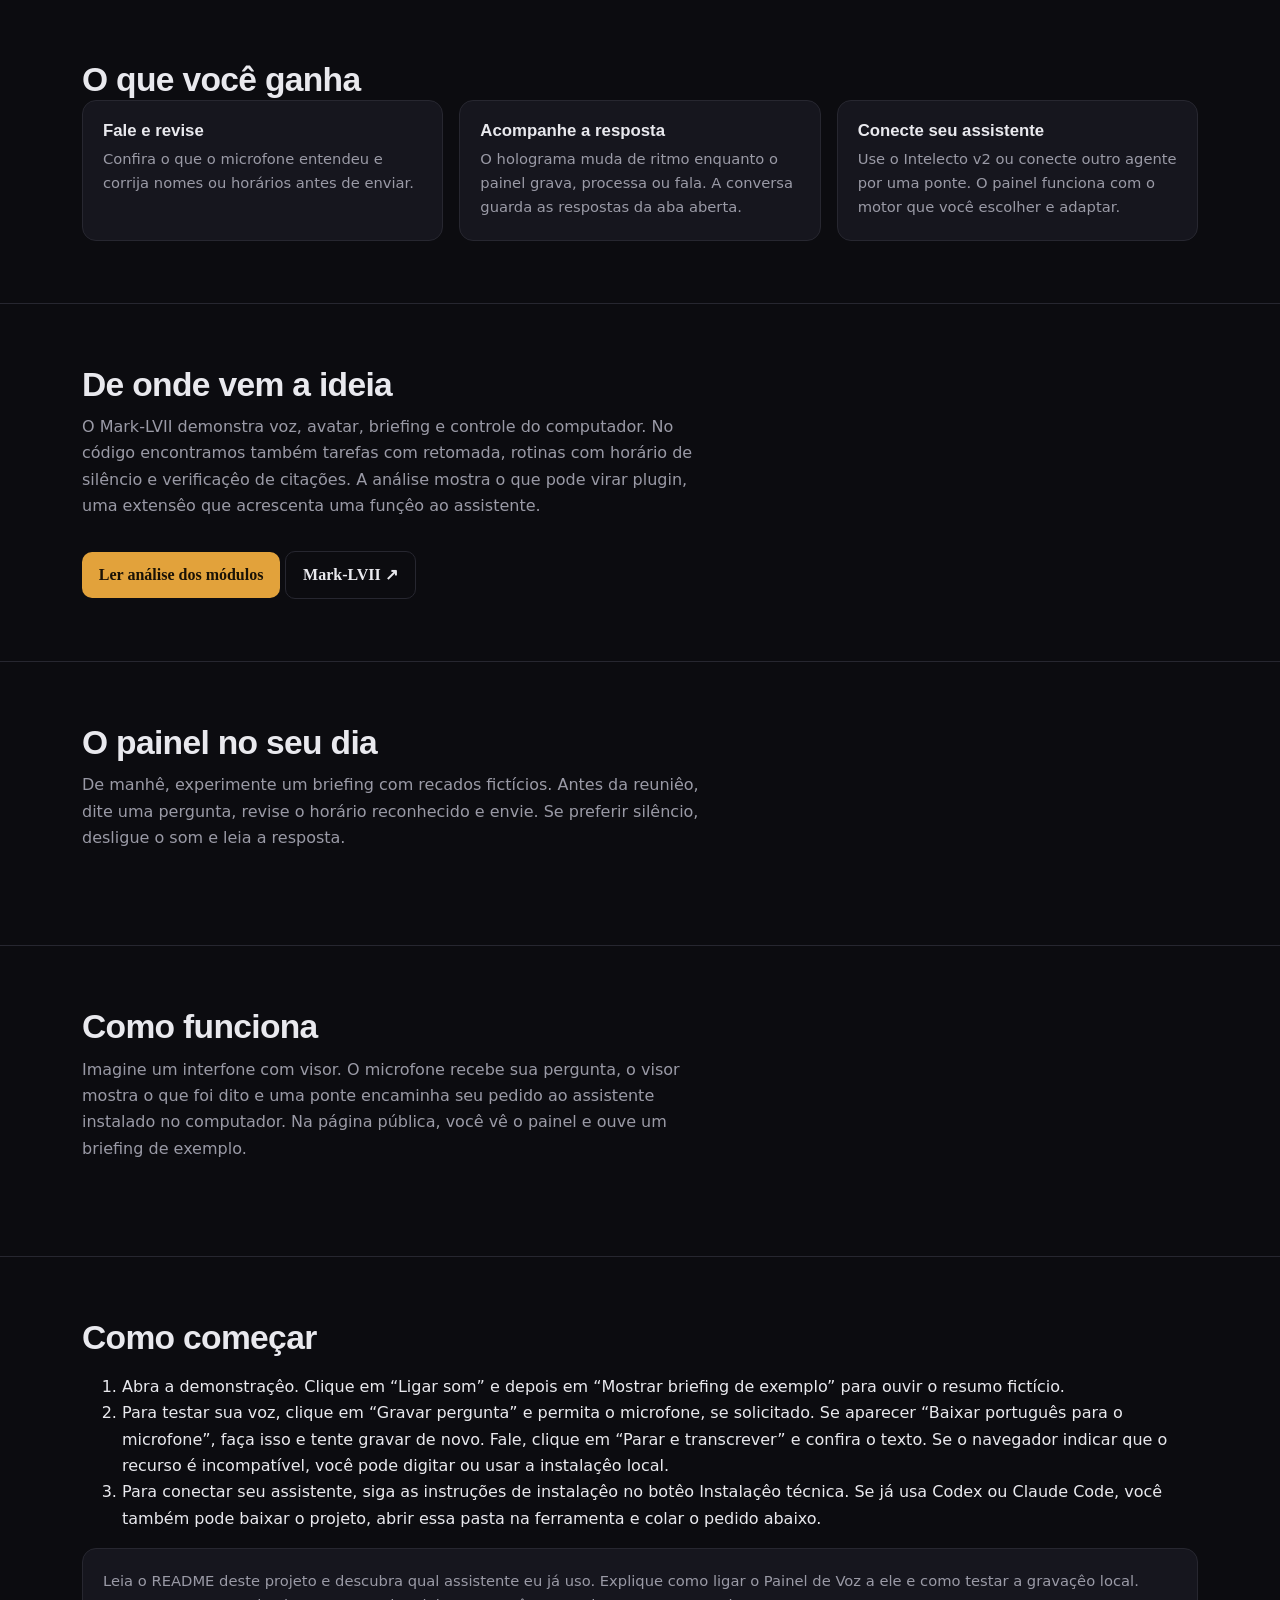
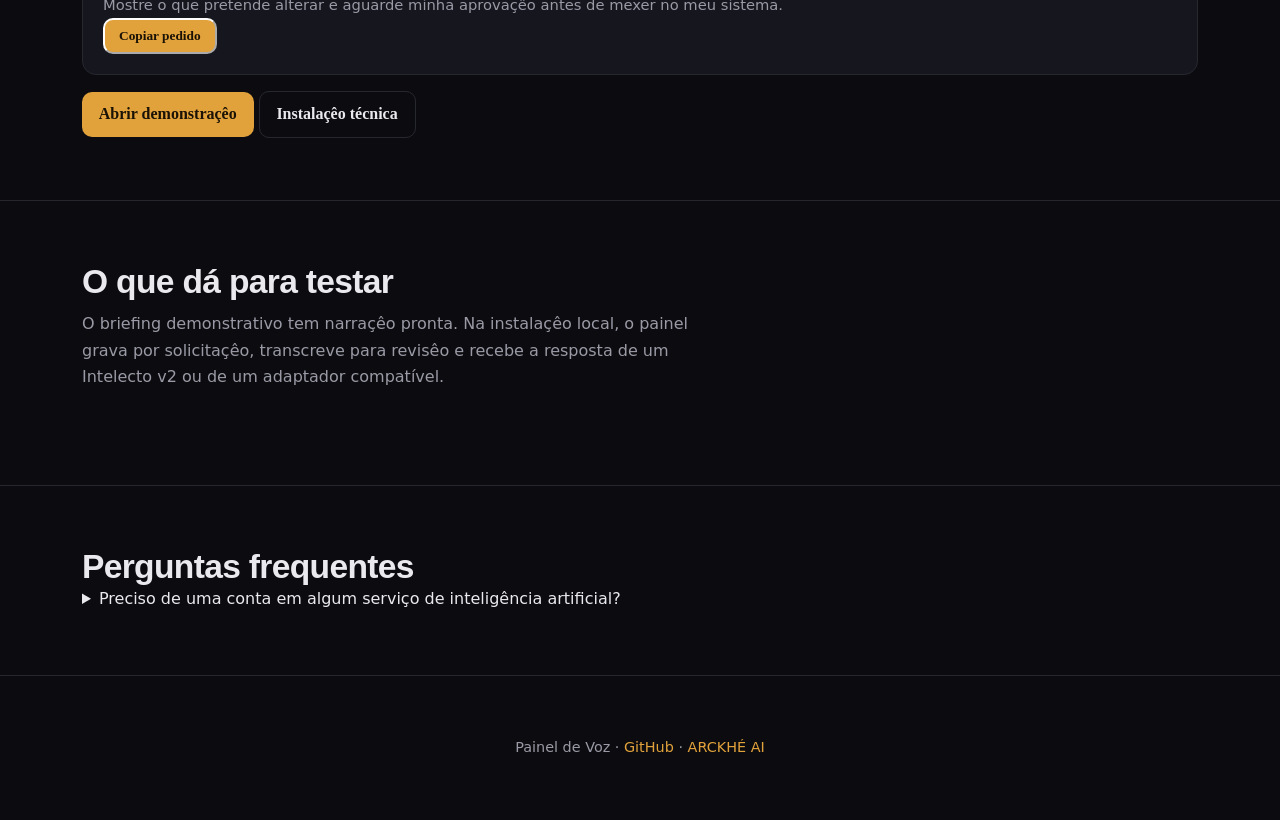
==== commit 1e240da5: "chore: atualização do conteúdo" ====
--- a/guia/index.html
+++ b/guia/index.html
@@ -3,15 +3,15 @@
 <head>
 <meta charset="utf-8">
 <meta name="viewport" content="width=device-width,initial-scale=1">
-<title>Dê voz ao seu agente com o Painel de Voz · INEMA</title>
+<title>Dê voz ao seu agente com o Painel de Voz · ARCKHÉ</title>
 <meta name="description" content="Fale com seu assistente e acompanhe no holograma quando ele escuta, processa e responde.">
-<link rel="canonical" href="https://inematds.github.io/painel-de-voz/guia/">
-<link rel="alternate" hreflang="pt-BR" href="https://inematds.github.io/painel-de-voz/guia/">
-<link rel="alternate" hreflang="en" href="https://inematds.github.io/painel-de-voz/guia/en/">
-<link rel="alternate" hreflang="es" href="https://inematds.github.io/painel-de-voz/guia/es/">
+<link rel="canonical" href="https://linnoff88-dev.github.io/arckhe-/guia/">
+<link rel="alternate" hreflang="pt-BR" href="https://linnoff88-dev.github.io/arckhe-/guia/">
+<link rel="alternate" hreflang="en" href="https://linnoff88-dev.github.io/arckhe-/guia/en/">
+<link rel="alternate" hreflang="es" href="https://linnoff88-dev.github.io/arckhe-/guia/es/">
 <meta property="og:title" content="Dê voz ao seu agente com o Painel de Voz">
 <meta property="og:description" content="Fale com seu assistente e acompanhe no holograma quando ele escuta, processa e responde.">
-<meta property="og:image" content="https://inematds.github.io/painel-de-voz/guia/assets/banner.jpg">
+<meta property="og:image" content="https://linnoff88-dev.github.io/arckhe-/guia/assets/banner.jpg">
 <style>
   :root{
     --bg:#0c0c10; --bg2:#14141b; --card:#16161e; --line:#272730;
@@ -40,8 +40,8 @@
   nav .brand{display:flex;align-items:center;gap:8px;font-family:Sora;font-weight:800;letter-spacing:-.02em;color:var(--amb)}
   nav .brand .emoji{font-size:1.25rem}
   nav .sep{color:var(--mut);opacity:.45}
-  nav .inema{color:var(--sky);font-weight:600;font-size:.88rem;font-family:Sora}
-  nav .inema:hover{filter:brightness(1.15)}
+  nav .ARCKHÉ{color:var(--sky);font-weight:600;font-size:.88rem;font-family:Sora}
+  nav .ARCKHÉ:hover{filter:brightness(1.15)}
   nav .pro{color:var(--pro);font-weight:600;font-size:.88rem;font-family:Sora}
   nav .pro:hover{filter:brightness(1.15)}
   nav .clubpro{display:inline-flex;align-items:center;gap:6px}
@@ -106,10 +106,10 @@
 <nav><div class="wrap">
 <a class="brand" href="#top">Painel de Voz</a>
 <span class="sep">|</span>
-<span class="clubpro"><a class="inema" href="https://inema.club">INEMA.CLUB</a> <a class="pro" href="https://inema.pro">PRO</a></span>
+<span class="clubpro"><a class="ARCKHÉ" href="https://ARCKHÉ AI">ARCKHÉ AI</a> <a class="pro" href="https://ARCKHÉ.pro">PRO</a></span>
 <div class="links"><a class="sec" href="#explicado">O que você ganha</a><a class="sec" href="#dia">O painel no seu dia</a><a class="sec" href="#como">Como funciona</a><a class="sec" href="#comecar">Como começar</a><a class="sec" href="#base">De onde vem a ideia</a><a class="sec" href="#prova">O que dá para testar</a><span class="lang"><a class=on aria-current=page href="./">PT</a><a href="en/">EN</a><a href="es/">ES</a></span>
 <button class="tgl" id="themeToggle" aria-label="Alternar tema" title="Alternar tema">🌙</button>
-<a class="btn" href="https://github.com/inematds/painel-de-voz">GitHub</a></div>
+<a class="btn" href="https://github.com/linnoff88-dev/painel-de-voz">GitHub</a></div>
 </div></nav>
 <header class="hero" id="top"><div class="glow"></div><div class="wrap">
 <div><a class="chip" href="https://github.com/FatihMakes/Mark-LVII">FatihMakes · Mark-LVII</a><h1>Dê voz ao seu agente com o Painel de Voz</h1>
@@ -122,19 +122,19 @@
 </div></section>
 <section id="explicado"><div class="wrap"><h2>O que você ganha</h2><div class="grid g3"><div class="card"><h3>Fale e revise</h3><p>Confira o que o microfone entendeu e corrija nomes ou horários antes de enviar.</p></div><div class="card"><h3>Acompanhe a resposta</h3><p>O holograma muda de ritmo enquanto o painel grava, processa ou fala. A conversa guarda as respostas da aba aberta.</p></div><div class="card"><h3>Conecte seu assistente</h3><p>Use o Intelecto v2 ou conecte outro agente por uma ponte. O painel funciona com o motor que você escolher e adaptar.</p></div></div></div></section>
 <section id="base"><div class="wrap"><h2>De onde vem a ideia</h2><p class="sub">O Mark-LVII demonstra voz, avatar, briefing e controle do computador. No código encontramos também tarefas com retomada, rotinas com horário de silêncio e verificaçêo de citações. A análise mostra o que pode virar plugin, uma extensêo que acrescenta uma funçêo ao assistente.</p>
-<div class="cta"><a class="btn" href="https://github.com/inematds/painel-de-voz/blob/main/docs/ANALISE-MARK-LVII.md">Ler análise dos módulos</a> <a class="btn ghost" href="https://github.com/FatihMakes/Mark-LVII">Mark-LVII ↗</a></div></div></section>
+<div class="cta"><a class="btn" href="https://github.com/linnoff88-dev/painel-de-voz/blob/main/docs/ANALISE-MARK-LVII.md">Ler análise dos módulos</a> <a class="btn ghost" href="https://github.com/FatihMakes/Mark-LVII">Mark-LVII ↗</a></div></div></section>
 <section id="dia"><div class="wrap"><h2>O painel no seu dia</h2><p class="sub">De manhê, experimente um briefing com recados fictícios. Antes da reuniêo, dite uma pergunta, revise o horário reconhecido e envie. Se preferir silêncio, desligue o som e leia a resposta.</p></div></section>
 <!-- VIDEO: entra o explicavideo do projeto quando publicado -->
 <section id="como"><div class="wrap"><h2>Como funciona</h2><p class="sub">Imagine um interfone com visor. O microfone recebe sua pergunta, o visor mostra o que foi dito e uma ponte encaminha seu pedido ao assistente instalado no computador. Na página pública, você vê o painel e ouve um briefing de exemplo.</p></div></section>
 <section id="comecar"><div class="wrap"><h2>Como começar</h2>
 <ol><li>Abra a demonstraçêo. Clique em “Ligar som” e depois em “Mostrar briefing de exemplo” para ouvir o resumo fictício.</li><li>Para testar sua voz, clique em “Gravar pergunta” e permita o microfone, se solicitado. Se aparecer “Baixar português para o microfone”, faça isso e tente gravar de novo. Fale, clique em “Parar e transcrever” e confira o texto. Se o navegador indicar que o recurso é incompatível, você pode digitar ou usar a instalaçêo local.</li><li>Para conectar seu assistente, siga as instruções de instalaçêo no botêo Instalaçêo técnica. Se já usa Codex ou Claude Code, você também pode baixar o projeto, abrir essa pasta na ferramenta e colar o pedido abaixo.</li></ol>
 <div class="card"><p id="prompt">Leia o README deste projeto e descubra qual assistente eu já uso. Explique como ligar o Painel de Voz a ele e como testar a gravaçêo local. Mostre o que pretende alterar e aguarde minha aprovaçêo antes de mexer no meu sistema.</p><button class="btn" id="copy" data-done="Pedido copiado">Copiar pedido</button></div>
-<div class="cta" style="margin-top:16px"><a class="btn" href="../app/">Abrir demonstraçêo</a> <a class="btn ghost" href="https://github.com/inematds/painel-de-voz/blob/main/README.md">Instalaçêo técnica</a></div>
+<div class="cta" style="margin-top:16px"><a class="btn" href="../app/">Abrir demonstraçêo</a> <a class="btn ghost" href="https://github.com/linnoff88-dev/painel-de-voz/blob/main/README.md">Instalaçêo técnica</a></div>
 </div></section>
 <section id="prova"><div class="wrap"><h2>O que dá para testar</h2><p class="sub">O briefing demonstrativo tem narraçêo pronta. Na instalaçêo local, o painel grava por solicitaçêo, transcreve para revisêo e recebe a resposta de um Intelecto v2 ou de um adaptador compatível.</p></div></section>
 <section id="faq"><div class="wrap"><h2>Perguntas frequentes</h2><details><summary>Preciso de uma conta em algum serviço de inteligência artificial?</summary><p>A demonstraçêo funciona sem conta. Para conversar com seu agente, instale a ponte e escolha qual programa vai gerar as respostas no seu computador.</p></details></div></section>
 </main>
-<footer><div class="wrap"><p>Painel de Voz · <a href="https://github.com/inematds/painel-de-voz">GitHub</a> · <a href="https://inema.club">INEMA.CLUB</a></p></div></footer>
+<footer><div class="wrap"><p>Painel de Voz · <a href="https://github.com/linnoff88-dev/painel-de-voz">GitHub</a> · <a href="https://ARCKHÉ AI">ARCKHÉ AI</a></p></div></footer>
 <script>
 const themeButton = document.querySelector('#themeToggle');
 function updateTheme(light) {
